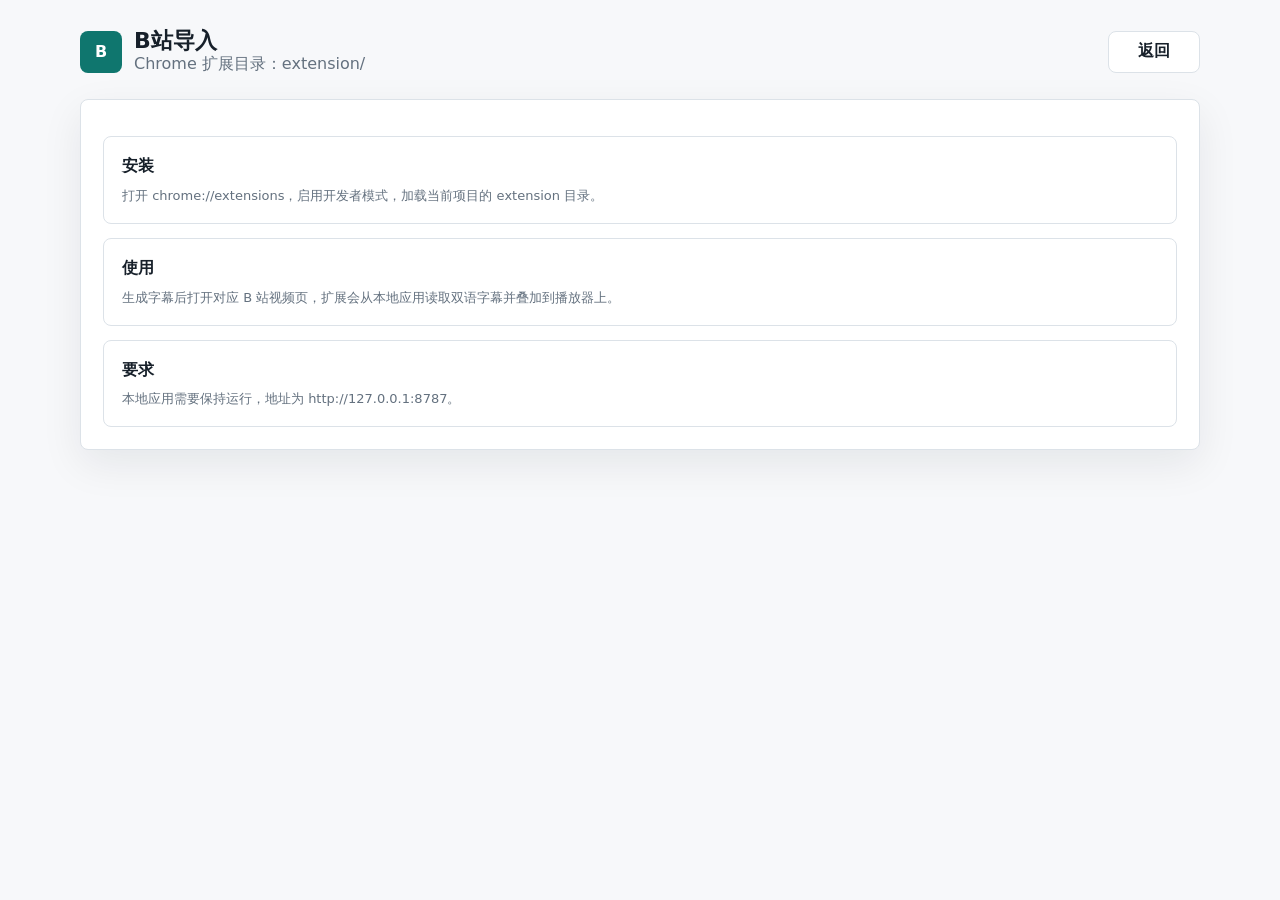
==== static/extension.html @ 28250d9d "Build Biliload subtitle app" ====
<!doctype html>
<html lang="zh-CN">
  <head>
    <meta charset="utf-8" />
    <meta name="viewport" content="width=device-width, initial-scale=1" />
    <title>B站导入</title>
    <link rel="stylesheet" href="/static/styles.css" />
  </head>
  <body>
    <main class="shell">
      <section class="toolbar">
        <div class="brand">
          <div class="mark">B</div>
          <div>
            <h1>B站导入</h1>
            <p>Chrome 扩展目录：extension/</p>
          </div>
        </div>
        <a class="ghost-button" href="/">返回</a>
      </section>

      <section class="panel">
        <div class="jobs">
          <article class="job-card">
            <h3 class="job-title">安装</h3>
            <p class="message">打开 chrome://extensions，启用开发者模式，加载当前项目的 extension 目录。</p>
          </article>
          <article class="job-card">
            <h3 class="job-title">使用</h3>
            <p class="message">生成字幕后打开对应 B 站视频页，扩展会从本地应用读取双语字幕并叠加到播放器上。</p>
          </article>
          <article class="job-card">
            <h3 class="job-title">要求</h3>
            <p class="message">本地应用需要保持运行，地址为 http://127.0.0.1:8787。</p>
          </article>
        </div>
      </section>
    </main>
  </body>
</html>
---- static/styles.css ----
:root {
  color-scheme: light;
  --bg: #f7f8fa;
  --panel: #ffffff;
  --text: #17202a;
  --muted: #64717f;
  --line: #dce2e8;
  --accent: #0f766e;
  --accent-strong: #0b5f59;
  --blue: #2563eb;
  --danger: #b42318;
  --shadow: 0 14px 42px rgba(17, 24, 39, 0.08);
}

* {
  box-sizing: border-box;
}

body {
  margin: 0;
  min-height: 100vh;
  background: var(--bg);
  color: var(--text);
  font-family:
    Inter, ui-sans-serif, system-ui, -apple-system, BlinkMacSystemFont, "Segoe UI",
    sans-serif;
}

.shell {
  width: min(1120px, calc(100vw - 32px));
  margin: 0 auto;
  padding: 28px 0 48px;
}

.toolbar,
.jobs-header {
  display: flex;
  align-items: center;
  justify-content: space-between;
  gap: 16px;
}

.brand {
  display: flex;
  align-items: center;
  gap: 12px;
}

.mark {
  display: grid;
  width: 42px;
  height: 42px;
  place-items: center;
  border-radius: 8px;
  background: var(--accent);
  color: #fff;
  font-weight: 800;
}

h1,
h2,
h3,
p {
  margin: 0;
}

h1 {
  font-size: 22px;
  line-height: 1.2;
}

.brand p,
.job-meta,
.message {
  color: var(--muted);
}

.panel {
  margin-top: 24px;
  padding: 22px;
  border: 1px solid var(--line);
  border-radius: 8px;
  background: var(--panel);
  box-shadow: var(--shadow);
}

.job-form {
  display: grid;
  gap: 18px;
}

label {
  display: grid;
  gap: 8px;
  font-size: 13px;
  font-weight: 650;
}

input,
select,
button,
.ghost-button {
  height: 42px;
  border-radius: 8px;
  font: inherit;
}

input,
select {
  width: 100%;
  border: 1px solid var(--line);
  background: #fff;
  color: var(--text);
  padding: 0 12px;
  outline: none;
}

input:focus,
select:focus {
  border-color: var(--accent);
  box-shadow: 0 0 0 3px rgba(15, 118, 110, 0.14);
}

.url-field input {
  font-size: 15px;
}

.control-grid {
  display: grid;
  grid-template-columns: repeat(4, minmax(0, 1fr));
  gap: 14px;
}

.form-row {
  display: flex;
  align-items: center;
  justify-content: space-between;
  gap: 16px;
}

.switch {
  display: flex;
  grid-template-columns: none;
  flex-direction: row;
  align-items: center;
  width: fit-content;
  color: var(--text);
}

.switch input {
  width: 18px;
  height: 18px;
}

button,
.ghost-button {
  display: inline-flex;
  align-items: center;
  justify-content: center;
  min-width: 92px;
  border: 0;
  background: var(--accent);
  color: #fff;
  padding: 0 16px;
  font-weight: 750;
  text-decoration: none;
  cursor: pointer;
}

button:hover,
.ghost-button:hover {
  background: var(--accent-strong);
}

button:disabled {
  cursor: progress;
  opacity: 0.6;
}

.ghost-button {
  border: 1px solid var(--line);
  background: #fff;
  color: var(--text);
}

.ghost-button:hover {
  border-color: #bcc7d2;
  background: #f2f5f7;
}

.jobs-header {
  margin-top: 28px;
}

.jobs-header h2 {
  font-size: 18px;
}

.jobs {
  display: grid;
  gap: 14px;
  margin-top: 14px;
}

.job-card {
  padding: 18px;
  border: 1px solid var(--line);
  border-radius: 8px;
  background: var(--panel);
}

.job-topline {
  display: flex;
  align-items: flex-start;
  justify-content: space-between;
  gap: 16px;
}

.job-title {
  font-size: 16px;
  line-height: 1.35;
  overflow-wrap: anywhere;
}

.job-meta {
  margin-top: 5px;
  font-size: 12px;
  overflow-wrap: anywhere;
}

.status {
  flex: 0 0 auto;
  border-radius: 999px;
  background: #edf4f3;
  color: var(--accent-strong);
  padding: 5px 10px;
  font-size: 12px;
  font-weight: 800;
}

.status.failed {
  background: #fff0ef;
  color: var(--danger);
}

.progress-track {
  height: 8px;
  margin-top: 14px;
  overflow: hidden;
  border-radius: 999px;
  background: #edf1f5;
}

.progress-bar {
  width: 0%;
  height: 100%;
  border-radius: inherit;
  background: var(--blue);
  transition: width 180ms ease;
}

.message {
  margin-top: 10px;
  font-size: 13px;
}

.file-links {
  display: flex;
  flex-wrap: wrap;
  gap: 8px;
  margin-top: 12px;
}

.file-links a {
  display: inline-flex;
  align-items: center;
  height: 34px;
  border: 1px solid var(--line);
  border-radius: 8px;
  color: var(--text);
  padding: 0 10px;
  text-decoration: none;
  font-size: 13px;
  font-weight: 700;
}

.empty {
  padding: 24px;
  border: 1px dashed var(--line);
  border-radius: 8px;
  color: var(--muted);
  text-align: center;
}

@media (max-width: 820px) {
  .control-grid {
    grid-template-columns: repeat(2, minmax(0, 1fr));
  }
}

@media (max-width: 560px) {
  .shell {
    width: min(100vw - 20px, 1120px);
    padding-top: 16px;
  }

  .toolbar,
  .form-row,
  .job-topline {
    align-items: stretch;
    flex-direction: column;
  }

  .control-grid {
    grid-template-columns: 1fr;
  }

  button,
  .ghost-button {
    width: 100%;
  }
}
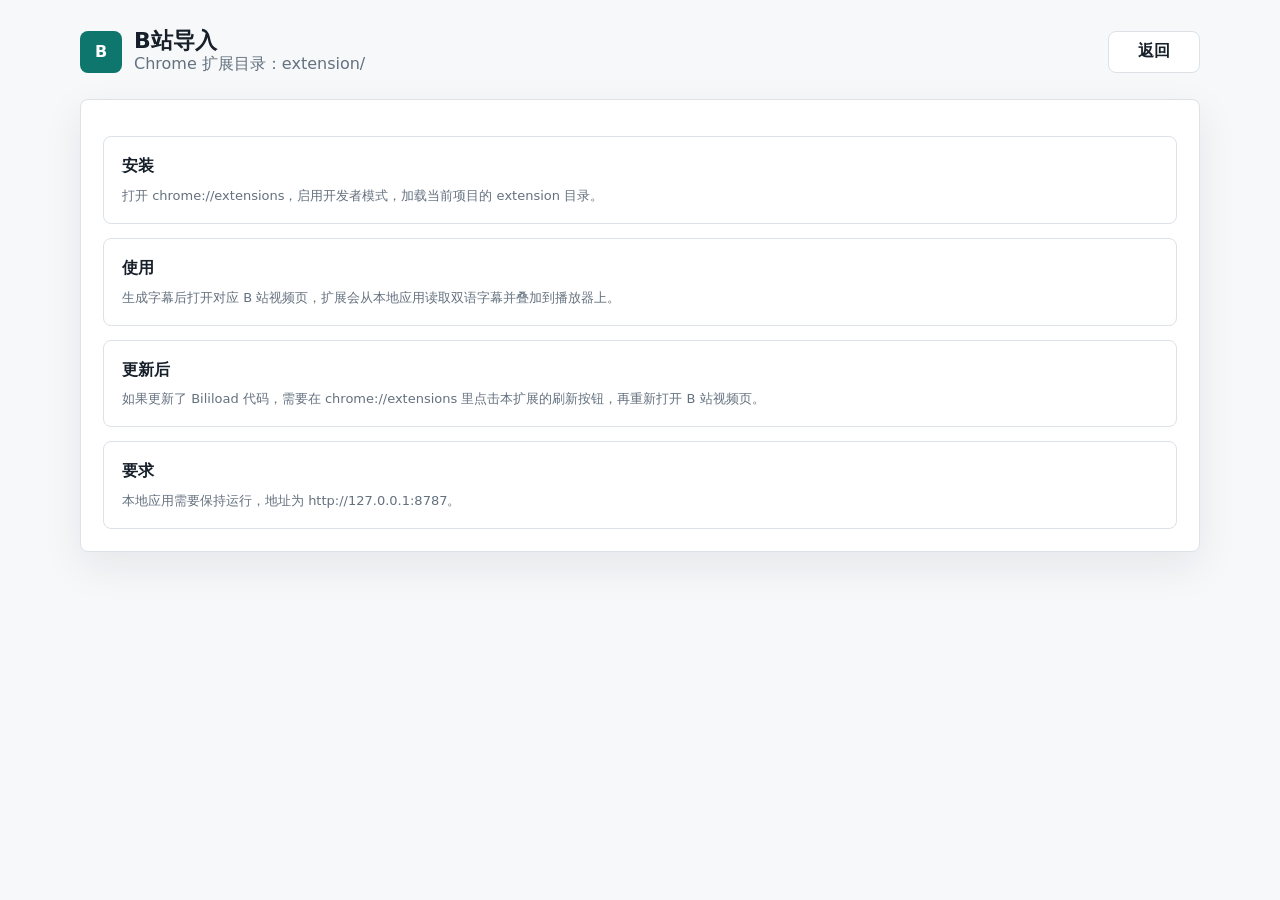
==== commit 7a4bb387: "Fix Bilibili subtitle import link" ====
--- a/static/extension.html
+++ b/static/extension.html
@@ -30,6 +30,10 @@
             <p class="message">生成字幕后打开对应 B 站视频页，扩展会从本地应用读取双语字幕并叠加到播放器上。</p>
           </article>
           <article class="job-card">
+            <h3 class="job-title">更新后</h3>
+            <p class="message">如果更新了 Biliload 代码，需要在 chrome://extensions 里点击本扩展的刷新按钮，再重新打开 B 站视频页。</p>
+          </article>
+          <article class="job-card">
             <h3 class="job-title">要求</h3>
             <p class="message">本地应用需要保持运行，地址为 http://127.0.0.1:8787。</p>
           </article>
@@ -38,4 +42,3 @@
     </main>
   </body>
 </html>
-
--- a/static/styles.css
+++ b/static/styles.css
@@ -125,6 +125,43 @@
   font-size: 15px;
 }
 
+.task-type {
+  display: inline-flex;
+  width: fit-content;
+  margin: 0;
+  padding: 3px;
+  border: 1px solid var(--line);
+  border-radius: 8px;
+  background: #f8fafc;
+}
+
+.task-type label {
+  display: inline-flex;
+  align-items: center;
+  justify-content: center;
+  min-width: 104px;
+  height: 34px;
+  border-radius: 6px;
+  color: var(--muted);
+  cursor: pointer;
+  font-size: 13px;
+  font-weight: 800;
+}
+
+.task-type input {
+  position: absolute;
+  width: 1px;
+  height: 1px;
+  opacity: 0;
+  pointer-events: none;
+}
+
+.task-type label:has(input:checked) {
+  background: #fff;
+  color: var(--text);
+  box-shadow: 0 1px 4px rgba(17, 24, 39, 0.12);
+}
+
 .control-grid {
   display: grid;
   grid-template-columns: repeat(4, minmax(0, 1fr));
@@ -284,6 +321,12 @@
   font-weight: 700;
 }
 
+.file-links a.primary-action {
+  border-color: var(--accent);
+  background: var(--accent);
+  color: #fff;
+}
+
 .empty {
   padding: 24px;
   border: 1px dashed var(--line);
@@ -315,9 +358,17 @@
     grid-template-columns: 1fr;
   }
 
+  .task-type {
+    width: 100%;
+  }
+
+  .task-type label {
+    flex: 1;
+    min-width: 0;
+  }
+
   button,
   .ghost-button {
     width: 100%;
   }
 }
-
